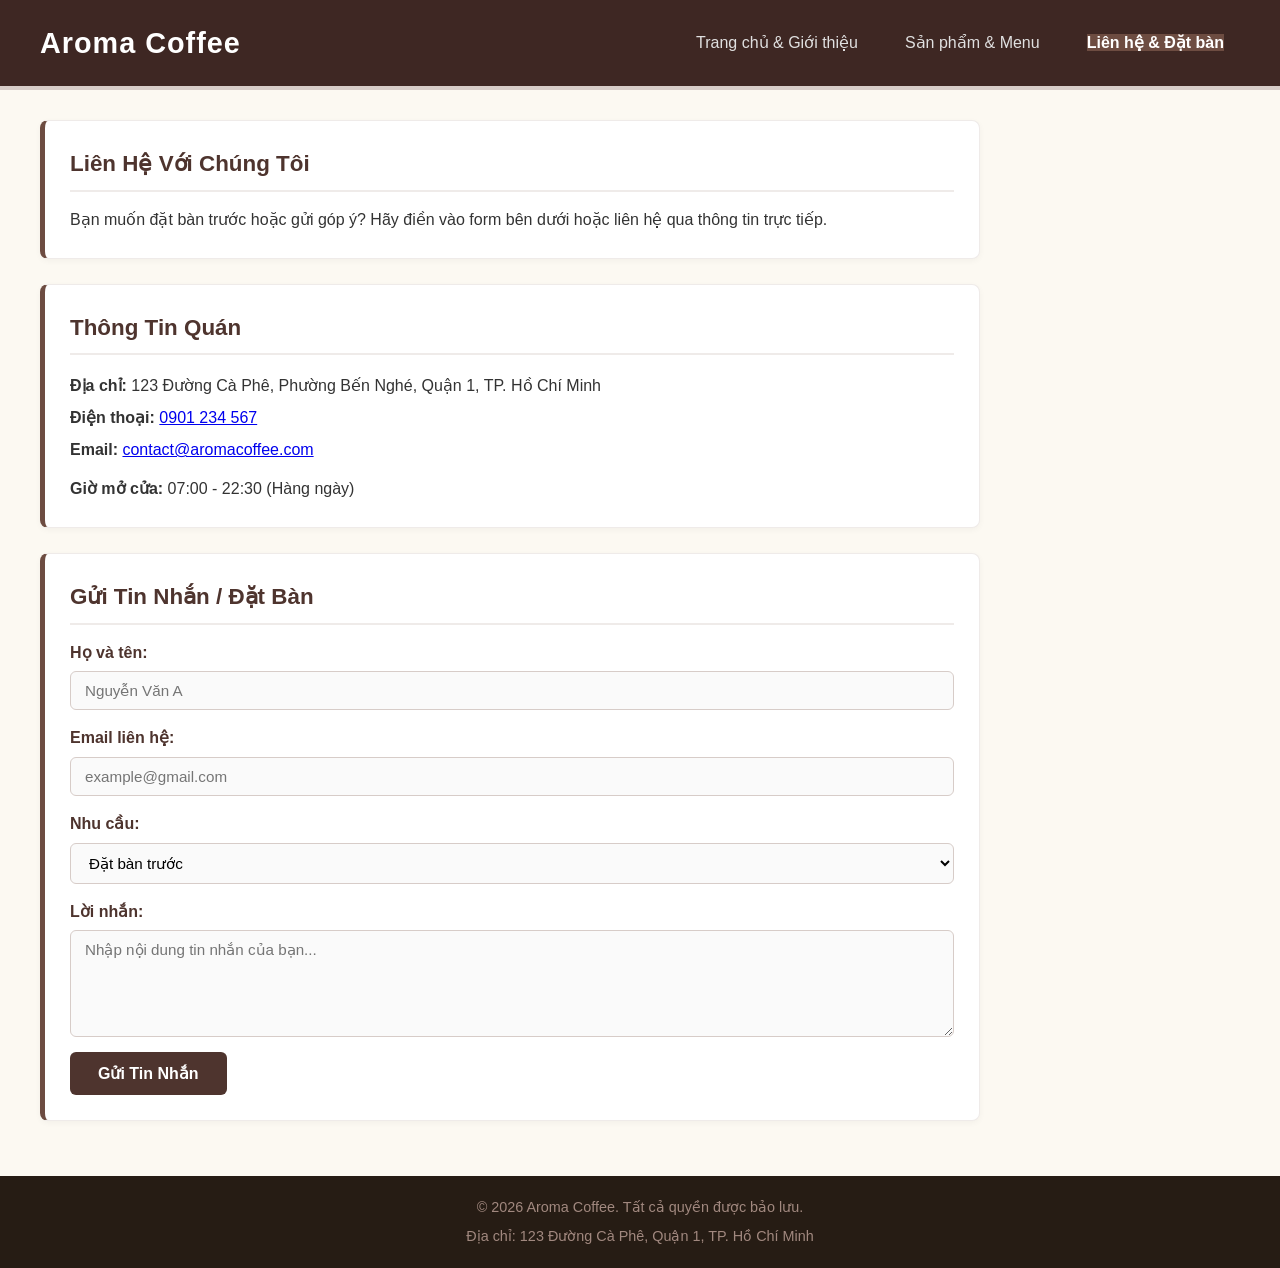
==== contact.html @ 995319eb "thêm contact" ====
<!DOCTYPE html>
<html lang="vi">
<head>
  <meta charset="UTF-8">
  <link rel="stylesheet" href="contact.css">
  <meta name="viewport" content="width=device-width, initial-scale=1.0">
  <meta name="description" content="Thông tin liên hệ, địa chỉ và form gửi góp ý / đặt bàn tại Aroma Coffee.">
  <title>Aroma Coffee - Thông Tin Liên Hệ</title>
</head>
<body>

  <!-- ================= HEADER & THANH ĐIỀU HƯỚNG DÙNG CHUNG ================= -->
  <header>
    <h1>Aroma Coffee</h1>
    <nav>
      <ul>
        <li><a href="index.html">Trang chủ & Giới thiệu</a></li>
        <li><a href="products.html">Sản phẩm & Menu</a></li>
        <li><a href="contact.html"><strong>Liên hệ & Đặt bàn</strong></a></li>
      </ul>
    </nav>
  </header>

  <!-- ================= NỘI DUNG CHÍNH (MAIN) ================= -->
  <main>
    <section>
      <h2>Liên Hệ Với Chúng Tôi</h2>
      <p>Bạn muốn đặt bàn trước hoặc gửi góp ý? Hãy điền vào form bên dưới hoặc liên hệ qua thông tin trực tiếp.</p>
    </section>

    <!-- Section 1: Thông tin trực tiếp & Giờ mở cửa -->
    <section>
      <h2>Thông Tin Quán</h2>
      <address>
        <p><strong>Địa chỉ:</strong> 123 Đường Cà Phê, Phường Bến Nghé, Quận 1, TP. Hồ Chí Minh</p>
        <p><strong>Điện thoại:</strong> <a href="tel:0901234567">0901 234 567</a></p>
        <p><strong>Email:</strong> <a href="mailto:contact@aromacoffee.com">contact@aromacoffee.com</a></p>
      </address>
      <p><strong>Giờ mở cửa:</strong> <time datetime="07:00">07:00</time> - <time datetime="22:30">22:30</time> (Hàng ngày)</p>
    </section>

    <!-- Section 2: Form phản hồi / Đặt bàn -->
    <section>
      <h2>Gửi Tin Nhắn / Đặt Bàn</h2>
      <form action="#" method="post">
        <div>
          <label for="fullname">Họ và tên:</label><br>
          <input type="text" id="fullname" name="fullname" required placeholder="Nguyễn Văn A">
        </div>
        <br>
        <div>
          <label for="email">Email liên hệ:</label><br>
          <input type="email" id="email" name="email" required placeholder="example@gmail.com">
        </div>
        <br>
        <div>
          <label for="topic">Nhu cầu:</label><br>
          <select id="topic" name="topic">
            <option value="booking">Đặt bàn trước</option>
            <option value="feedback">Góp ý dịch vụ</option>
            <option value="other">Khác</option>
          </select>
        </div>
        <br>
        <div>
          <label for="message">Lời nhắn:</label><br>
          <textarea id="message" name="message" rows="5" required placeholder="Nhập nội dung tin nhắn của bạn..."></textarea>
        </div>
        <br>
        <button type="submit">Gửi Tin Nhắn</button>
      </form>
    </section>
  </main>

  <!-- ================= FOOTER DÙNG CHUNG ================= -->
  <footer>
    <p>&copy; 2026 Aroma Coffee. Tất cả quyền được bảo lưu.</p>
    <p>Địa chỉ: 123 Đường Cà Phê, Quận 1, TP. Hồ Chí Minh</p>
  </footer>

</body>
</html>
---- contact.css ----
/* ==========================================================================
   1. CHUẨN HÓA BOX MODEL (BOX MODEL & RESET)
   ========================================================================== */

/* Áp dụng border-box giúp tính toán kích thước tổng (Content + Padding + Border) chính xác */
*,
*::before,
*::after {
  box-sizing: border-box;
  margin: 0;
  padding: 0;
}

body {
  font-family: 'Segoe UI', Tahoma, Geneva, Verdana, sans-serif;
  line-height: 1.6;
  color: #333333;
  background-color: #fcf9f2; /* Màu nền kem nhẹ */
}

/* ==========================================================================
   2. CẤU TRÚC LƯỚI TỔNG THỂ (CSS GRID LAYOUT)
   ========================================================================== */

/* Thiết lập CSS Grid tổng thể bao gồm cả Header, Main, Sidebar và Footer */
body {
  display: grid;
  min-height: 100vh;
  
  /* Grid Rows: Header (tự động), Main/Sidebar (giãn hết phần còn lại), Footer (tự động) */
  grid-template-rows: auto 1fr auto;
  
  /* Grid Columns: Cột Sidebar cố định 280px, Cột Main tự động chiếm phần còn lại */
  grid-template-columns: 1fr 280px;

  /* Định nghĩa vùng lưới */
  grid-template-areas:
    "header  header"
    "main    sidebar"
    "footer  footer";

  /* Khoảng cách giữa các ô lưới */
  gap: 20px;
}

/* Gán các phần tử HTML vào từng vùng Grid tương ứng */
header  { grid-area: header; }
main    { grid-area: main; }
aside   { grid-area: sidebar; }
footer  { grid-area: footer; }


/* ==========================================================================
   3. CĂN CHỈNH THÀNH PHẦN BÊN TRONG (FLEXBOX & BOX MODEL)
   ========================================================================== */

/* --- 3.1. HEADER & NAVIGATION BAR (FLEXBOX) --- */
header {
  background-color: #3e2723; /* Màu nâu cà phê đậm */
  color: #ffffff;
  
  /* Box Model: Padding đệm bên trong, Border viền dưới */
  padding: 20px 40px;
  border-bottom: 4px solid #d7ccc8;

  /* Flexbox: Căn ngang Tiêu đề H1 và Thanh điều hướng sang 2 bên */
  display: flex;
  justify-content: space-between;
  align-items: center;
}

header h1 {
  font-size: 1.8rem;
  letter-spacing: 1px;
}

/* Navigation Bar dùng Flexbox để xếp các thẻ <li> theo hàng ngang */
nav ul {
  display: flex;
  list-style: none;
  gap: 15px; /* Khoảng cách linh hoạt giữa các mục liên kết */
}

nav a {
  color: #e0e0e0;
  text-decoration: none;
  
  /* Box Model: Padding tạo vùng nhấn thoải mái cho người dùng */
  padding: 8px 16px;
  border-radius: 4px;
  transition: background-color 0.3s ease;
}

nav a:hover,
nav a strong {
  background-color: #6d4c41;
  color: #ffffff;
}


/* --- 3.2. KHU VỰC MAIN & CARD CONTENT (FLEXBOX & BOX MODEL) --- */
main {
  /* Box Model: Margin và Padding kiểm soát khoảng cách nội dung chính */
  padding: 10px 0 10px 40px;
}

/* Các section được dựng theo dạng Card Content */
section {
  background-color: #ffffff;
  
  /* Box Model: Margin đáy tách các section, Padding tạo độ thoáng bên trong */
  margin-bottom: 25px;
  padding: 25px;
  border: 1px solid #efebe9;
  border-left: 5px solid #6d4c41; /* Điểm nhấn viền trái cho Card */
  border-radius: 8px;
  box-shadow: 0 2px 6px rgba(0, 0, 0, 0.04);
}

section h2 {
  color: #4e342e;
  font-size: 1.4rem;
  
  /* Box Model: Margin bottom tách tiêu đề khỏi nội dung */
  margin-bottom: 15px;
  padding-bottom: 8px;
  border-bottom: 2px solid #efebe9;
}

/* Định dạng địa chỉ liên hệ */
address {
  font-style: normal;
  line-height: 2;
  margin-bottom: 10px;
}


/* --- 3.3. QUẢN LÝ FORM LIÊN HỆ BẰNG FLEXBOX & BOX MODEL --- */
form {
  /* Flexbox chiều dọc: Sắp xếp các dòng trong Form nối tiếp nhau */
  display: flex;
  flex-direction: column;
  gap: 15px; /* Khoảng cách giữa các nhóm input */
}

/* Xóa các thẻ <br> thừa trong HTML khi đã dùng Flexbox gap */
form br {
  display: none;
}

form div {
  /* Flexbox chiều dọc cho từng nhóm Label + Input */
  display: flex;
  flex-direction: column;
  gap: 6px;
}

label {
  font-weight: 600;
  color: #4e342e;
}

/* Box Model cho các ô nhập liệu Input, Select, Textarea */
input[type="text"],
input[type="email"],
select,
textarea {
  width: 100%;
  
  /* Box Model: Padding bên trong ô nhập, Border viền ngoài */
  padding: 10px 14px;
  border: 1px solid #d7ccc8;
  border-radius: 6px;
  font-family: inherit;
  font-size: 0.95rem;
  background-color: #fafafa;
}

input:focus,
select:focus,
textarea:focus {
  outline: none;
  border-color: #6d4c41;
  background-color: #ffffff;
  box-shadow: 0 0 4px rgba(109, 76, 65, 0.3);
}

/* Nút bấm Submit */
button[type="submit"] {
  /* Flexbox self: Đẩy nút bấm sang bên trái với độ rộng tự điều chỉnh */
  align-self: flex-start;

  /* Box Model: Padding đệm nút, Border viền */
  padding: 12px 28px;
  background-color: #4e342e;
  color: #ffffff;
  border: none;
  border-radius: 6px;
  font-size: 1rem;
  font-weight: 600;
  cursor: pointer;
  transition: background-color 0.3s ease;
}

button[type="submit"]:hover {
  background-color: #3e2723;
}


/* --- 3.4. SIDEBAR (KHU VỰC BỔ SUNG) --- */
aside {
  /* Box Model: Margin phải và Padding đệm */
  padding: 10px 40px 10px 0;
}

.sidebar-card {
  background-color: #ffffff;
  padding: 20px;
  border: 1px solid #efebe9;
  border-radius: 8px;
}


/* --- 3.5. FOOTER (FLEXBOX & BOX MODEL) --- */
footer {
  background-color: #261c14;
  color: #a1887f;
  
  /* Box Model: Padding đệm khoảng trống */
  padding: 20px 40px;
  font-size: 0.9rem;

  /* Flexbox: Căn giữa nội dung footer theo chiều dọc và chiều ngang */
  display: flex;
  flex-direction: column;
  align-items: center;
  justify-content: center;
  gap: 6px;
}


/* ==========================================================================
   4. RESPONSIVE DESIGN (TỐI ƯU TRÊN ĐIỆN THOẠI & MÁY TÍNH BẢNG)
   ========================================================================== */
@media (max-width: 768px) {
  /* Chuyển CSS Grid tổng thể sang 1 cột duy nhất */
  body {
    grid-template-columns: 1fr;
    grid-template-areas:
      "header"
      "main"
      "sidebar"
      "footer";
    gap: 10px;
  }

  header {
    flex-direction: column; /* Chuyển Nav sang dạng dọc */
    gap: 15px;
    padding: 20px;
    text-align: center;
  }

  nav ul {
    flex-direction: column;
    width: 100%;
  }

  main, aside {
    padding: 10px 20px;
  }

  button[type="submit"] {
    width: 100%; /* Nút bấm giãn full chiều rộng trên mobile */
  }
}
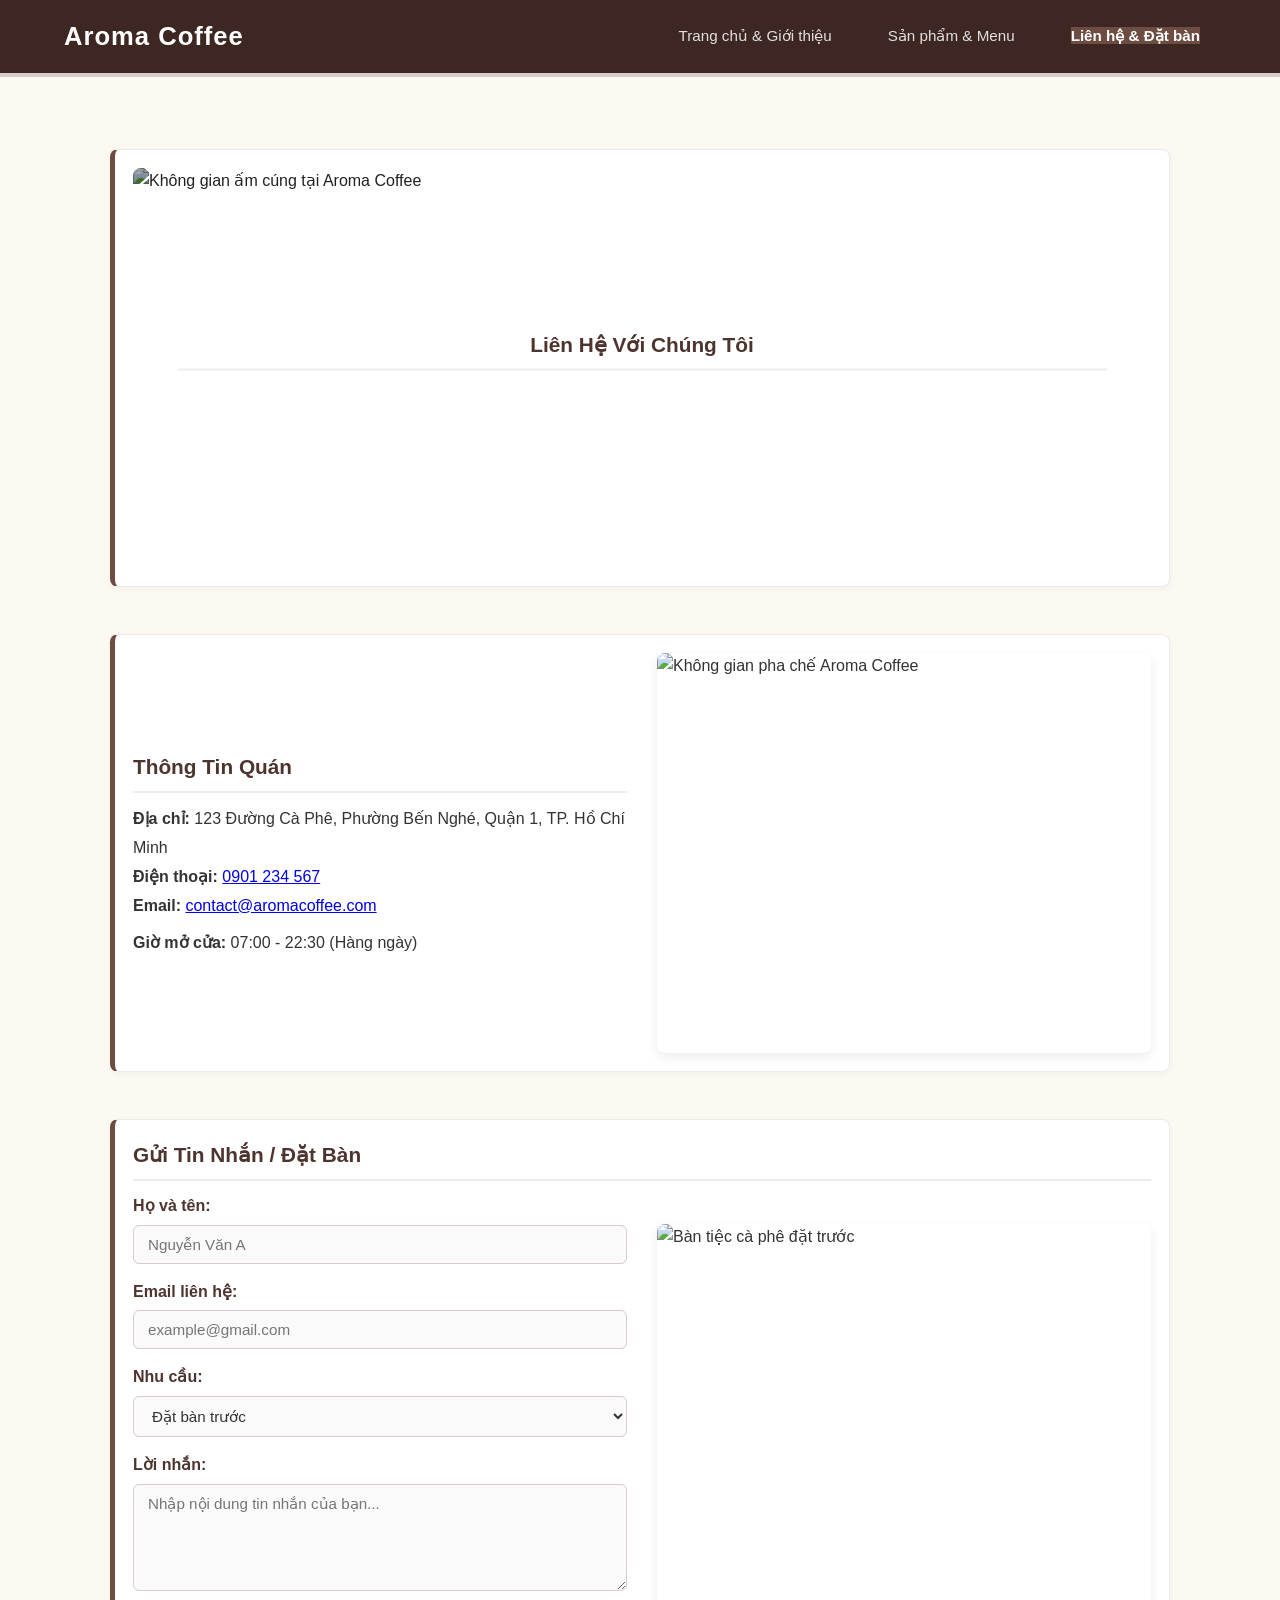
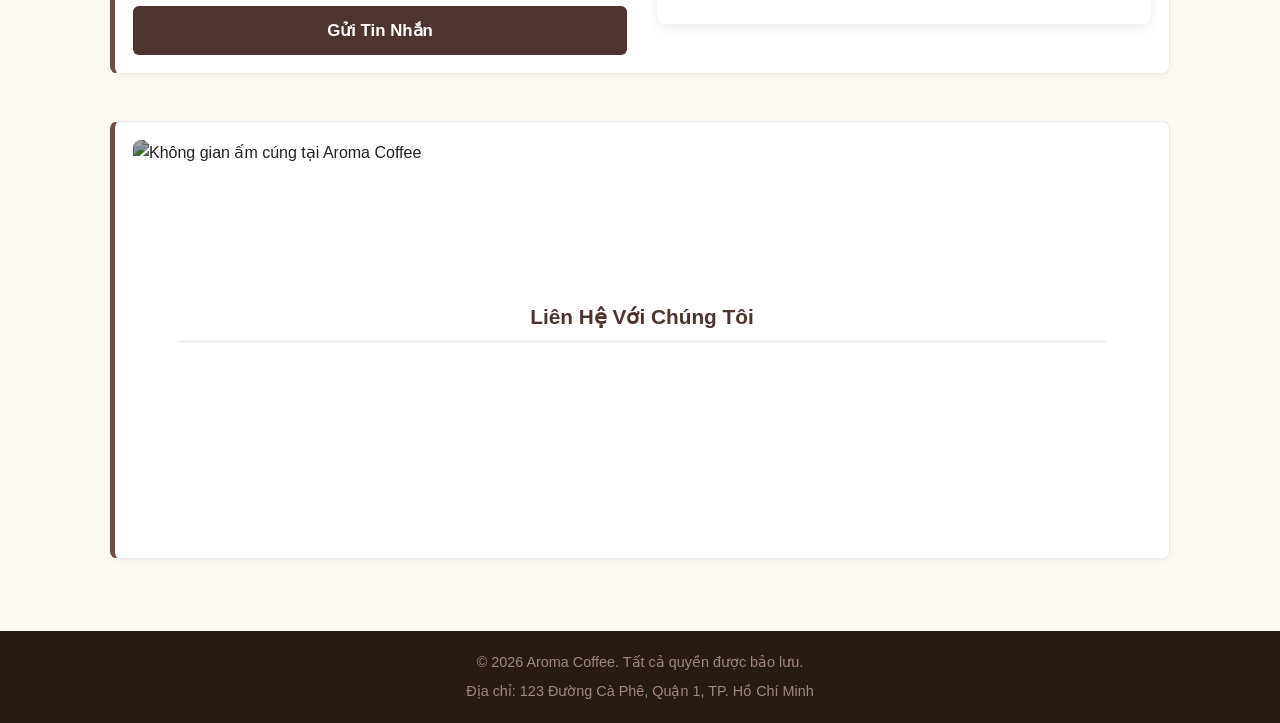
==== commit 59e8c1fc: "thay doi css" ====
--- a/contact.html
+++ b/contact.html
@@ -23,53 +23,85 @@
 
   <!-- ================= NỘI DUNG CHÍNH (MAIN) ================= -->
   <main>
-    <section>
-      <h2>Liên Hệ Với Chúng Tôi</h2>
-      <p>Bạn muốn đặt bàn trước hoặc gửi góp ý? Hãy điền vào form bên dưới hoặc liên hệ qua thông tin trực tiếp.</p>
+    <!-- Banner hình ảnh giới thiệu -->
+    <section class="hero-contact">
+      <img src="https://images.unsplash.com/photo-1554118811-1e0d58224f24?auto=format&fit=crop&w=1200&q=80" alt="Không gian ấm cúng tại Aroma Coffee" class="responsive-img hero-img">
+      <div class="hero-text">
+        <h2>Liên Hệ Với Chúng Tôi</h2>
+        <p>Bạn muốn đặt bàn trước hoặc gửi góp ý? Hãy điền vào form bên dưới hoặc liên hệ qua thông tin trực tiếp.</p>
+      </div>
     </section>
 
-    <!-- Section 1: Thông tin trực tiếp & Giờ mở cửa -->
-    <section>
-      <h2>Thông Tin Quán</h2>
-      <address>
-        <p><strong>Địa chỉ:</strong> 123 Đường Cà Phê, Phường Bến Nghé, Quận 1, TP. Hồ Chí Minh</p>
-        <p><strong>Điện thoại:</strong> <a href="tel:0901234567">0901 234 567</a></p>
-        <p><strong>Email:</strong> <a href="mailto:contact@aromacoffee.com">contact@aromacoffee.com</a></p>
-      </address>
-      <p><strong>Giờ mở cửa:</strong> <time datetime="07:00">07:00</time> - <time datetime="22:30">22:30</time> (Hàng ngày)</p>
+    <!-- Section 1: Thông tin trực tiếp & Hình ảnh mặt tiền/bản đồ -->
+    <section class="contact-info-section">
+      <div class="info-details">
+        <h2>Thông Tin Quán</h2>
+        <address>
+          <p><strong>Địa chỉ:</strong> 123 Đường Cà Phê, Phường Bến Nghé, Quận 1, TP. Hồ Chí Minh</p>
+          <p><strong>Điện thoại:</strong> <a href="tel:0901234567">0901 234 567</a></p>
+          <p><strong>Email:</strong> <a href="mailto:contact@aromacoffee.com">contact@aromacoffee.com</a></p>
+        </address>
+        <p><strong>Giờ mở cửa:</strong> <time datetime="07:00">07:00</time> - <time datetime="22:30">22:30</time> (Hàng ngày)</p>
+      </div>
+      <div class="info-image">
+        <img src="https://images.unsplash.com/photo-1501339847302-ac426a4a7cbb?auto=format&fit=crop&w=600&q=80" alt="Không gian pha chế Aroma Coffee" class="responsive-img rounded-img">
+      </div>
     </section>
 
-    <!-- Section 2: Form phản hồi / Đặt bàn -->
-    <section>
+    <!-- Section 2: Form phản hồi / Đặt bàn kèm hình ảnh không gian -->
+    <section class="contact-form-section">
       <h2>Gửi Tin Nhắn / Đặt Bàn</h2>
-      <form action="#" method="post">
-        <div>
-          <label for="fullname">Họ và tên:</label><br>
-          <input type="text" id="fullname" name="fullname" required placeholder="Nguyễn Văn A">
+      <div class="form-container">
+        <form action="#" method="post">
+          <div>
+            <label for="fullname">Họ và tên:</label>
+            <input type="text" id="fullname" name="fullname" required placeholder="Nguyễn Văn A">
+          </div>
+
+          <div>
+            <label for="email">Email liên hệ:</label>
+            <input type="email" id="email" name="email" required placeholder="example@gmail.com">
+          </div>
+
+          <div>
+            <label for="topic">Nhu cầu:</label>
+            <select id="topic" name="topic">
+              <option value="booking">Đặt bàn trước</option>
+              <option value="feedback">Góp ý dịch vụ</option>
+              <option value="other">Khác</option>
+            </select>
+          </div>
+
+          <div>
+            <label for="message">Lời nhắn:</label>
+            <textarea id="message" name="message" rows="5" required placeholder="Nhập nội dung tin nhắn của bạn..."></textarea>
+          </div>
+
+          <button type="submit">Gửi Tin Nhắn</button>
+        </form>
+
+        <div class="form-side-img">
+          <img src="https://images.unsplash.com/photo-1517248135467-4c7edcad34c4?auto=format&fit=crop&w=600&q=80" alt="Bàn tiệc cà phê đặt trước" class="responsive-img rounded-img">
         </div>
-        <br>
-        <div>
-          <label for="email">Email liên hệ:</label><br>
-          <input type="email" id="email" name="email" required placeholder="example@gmail.com">
-        </div>
-        <br>
-        <div>
-          <label for="topic">Nhu cầu:</label><br>
-          <select id="topic" name="topic">
-            <option value="booking">Đặt bàn trước</option>
-            <option value="feedback">Góp ý dịch vụ</option>
-            <option value="other">Khác</option>
-          </select>
-        </div>
-        <br>
-        <div>
-          <label for="message">Lời nhắn:</label><br>
-          <textarea id="message" name="message" rows="5" required placeholder="Nhập nội dung tin nhắn của bạn..."></textarea>
-        </div>
-        <br>
-        <button type="submit">Gửi Tin Nhắn</button>
-      </form>
+      </div>
     </section>
+    <section class="hero-contact">
+  <picture>
+    <!-- Màn hình Desktop (≥ 1024px): Tải ảnh nét & tỉ lệ rộng -->
+    <source media="(min-width: 1024px)" srcset="https://images.unsplash.com/photo-1554118811-1e0d58224f24?auto=format&fit=crop&w=1600&q=80">
+    
+    <!-- Màn hình Tablet (≥ 768px): Tải ảnh kích thước vừa -->
+    <source media="(min-width: 768px)" srcset="https://images.unsplash.com/photo-1554118811-1e0d58224f24?auto=format&fit=crop&w=1000&q=80">
+    
+    <!-- Màn hình Mobile (< 768px): Tải ảnh nhẹ để tiết kiệm 4G/5G -->
+    <img src="https://images.unsplash.com/photo-1554118811-1e0d58224f24?auto=format&fit=crop&w=600&q=80" alt="Không gian ấm cúng tại Aroma Coffee" class="hero-img">
+  </picture>
+  
+  <div class="hero-text">
+    <h2>Liên Hệ Với Chúng Tôi</h2>
+    <p>Bạn muốn đặt bàn trước hoặc gửi góp ý? Hãy điền vào form bên dưới hoặc liên hệ qua thông tin trực tiếp.</p>
+  </div>
+</section>
   </main>
 
   <!-- ================= FOOTER DÙNG CHUNG ================= -->
--- a/contact.css
+++ b/contact.css
@@ -1,8 +1,37 @@
 /* ==========================================================================
-   1. CHUẨN HÓA BOX MODEL (BOX MODEL & RESET)
-   ========================================================================== */
-
-/* Áp dụng border-box giúp tính toán kích thước tổng (Content + Padding + Border) chính xác */
+   0. CSS VARIABLES (:ROOT) - GLOBAL THEME CONFIGURATION
+   ========================================================================== */
+
+:root {
+  /* --- Brand Colors (Primary / Secondary) --- */
+  --color-primary: #3e2723;       /* Deep coffee brown */
+  --color-primary-dark: #261c14;  /* Darker coffee tone for footer/hover */
+  --color-secondary: #6d4c41;     /* Medium warm brown */
+  --color-accent: #8d6e63;        /* Muted accent brown */
+
+  /* --- Text Colors (3 Shades of Gray / Neutral) --- */
+  --text-dark: #333333;           /* Dark gray - primary body text */
+  --text-medium: #4e342e;         /* Medium warm gray/brown - headings & labels */
+  --text-muted: #a1887f;          /* Light muted gray/brown - footer & subtle text */
+  --text-light: #ffffff;          /* Pure white text for dark backgrounds */
+  --text-nav: #e0e0e0;            /* Soft off-white for navigation links */
+
+  /* --- Background Colors --- */
+  --bg-main: #fcf9f2;             /* Soft light cream main background */
+  --bg-card: #ffffff;             /* Pure white for sections/cards */
+  --bg-input: #fafafa;            /* Off-white for form inputs */
+
+  /* --- Border & Shadow Colors --- */
+  --border-light: #efebe9;        /* Light subtle border */
+  --border-medium: #d7ccc8;       /* Medium border for inputs/headers */
+  --shadow-color: rgba(0, 0, 0, 0.04);
+  --focus-ring-color: rgba(109, 76, 65, 0.3);
+}
+
+/* ==========================================================================
+   1. CHUẨN HÓA BOX MODEL & RESET CSS
+   ========================================================================== */
+
 *,
 *::before,
 *::after {
@@ -11,145 +40,146 @@
   padding: 0;
 }
 
+/* ==========================================================================
+   2. GIAO DIỆN MẶC ĐỊNH DÀNH CHO MOBILE (MOBILE-FIRST BASE STYLES)
+   ========================================================================== */
+
+/* --------------------------------------------------------------------------
+   2.1. CẤU TRÚC LƯỚI TỔNG THỂ TRÊN MOBILE (1 CỘT DUY NHẤT)
+   -------------------------------------------------------------------------- */
 body {
   font-family: 'Segoe UI', Tahoma, Geneva, Verdana, sans-serif;
   line-height: 1.6;
-  color: #333333;
-  background-color: #fcf9f2; /* Màu nền kem nhẹ */
-}
-
-/* ==========================================================================
-   2. CẤU TRÚC LƯỚI TỔNG THỂ (CSS GRID LAYOUT)
-   ========================================================================== */
-
-/* Thiết lập CSS Grid tổng thể bao gồm cả Header, Main, Sidebar và Footer */
-body {
+  color: var(--text-dark);
+  background-color: var(--bg-main);
+
+  /* Bật CSS Grid 1 cột duy nhất cho Mobile */
   display: grid;
   min-height: 100vh;
+  grid-template-columns: 1fr;
+  grid-template-rows: auto auto 1fr auto;
   
-  /* Grid Rows: Header (tự động), Main/Sidebar (giãn hết phần còn lại), Footer (tự động) */
-  grid-template-rows: auto 1fr auto;
-  
-  /* Grid Columns: Cột Sidebar cố định 280px, Cột Main tự động chiếm phần còn lại */
-  grid-template-columns: 1fr 280px;
-
-  /* Định nghĩa vùng lưới */
+  /* Sắp xếp thứ tự các vùng theo chiều dọc trên điện thoại */
   grid-template-areas:
-    "header  header"
-    "main    sidebar"
-    "footer  footer";
-
-  /* Khoảng cách giữa các ô lưới */
-  gap: 20px;
-}
-
-/* Gán các phần tử HTML vào từng vùng Grid tương ứng */
+    "header"
+    "sidebar"   /* Đưa Sidebar lên đầu (sau Header) */
+    "main"
+    "footer";
+    
+  gap: 15px; /* Khoảng cách gọn gàng giữa các khối trên mobile */
+}
+
+/* Gán các phần tử HTML vào vùng Grid tương ứng */
 header  { grid-area: header; }
+aside   { grid-area: sidebar; }
 main    { grid-area: main; }
-aside   { grid-area: sidebar; }
 footer  { grid-area: footer; }
 
 
-/* ==========================================================================
-   3. CĂN CHỈNH THÀNH PHẦN BÊN TRONG (FLEXBOX & BOX MODEL)
-   ========================================================================== */
-
-/* --- 3.1. HEADER & NAVIGATION BAR (FLEXBOX) --- */
+/* --------------------------------------------------------------------------
+   2.2. HEADER & NAVIGATION BAR TRÊN MOBILE
+   -------------------------------------------------------------------------- */
 header {
-  background-color: #3e2723; /* Màu nâu cà phê đậm */
-  color: #ffffff;
-  
-  /* Box Model: Padding đệm bên trong, Border viền dưới */
-  padding: 20px 40px;
-  border-bottom: 4px solid #d7ccc8;
-
-  /* Flexbox: Căn ngang Tiêu đề H1 và Thanh điều hướng sang 2 bên */
-  display: flex;
-  justify-content: space-between;
-  align-items: center;
+  background-color: var(--color-primary);
+  color: var(--text-light);
+  padding: 20px;
+  border-bottom: 4px solid var(--border-medium);
+  text-align: center;
+
+  /* Flexbox hàng dọc trên mobile */
+  display: flex;
+  flex-direction: column;
+  gap: 15px;
 }
 
 header h1 {
-  font-size: 1.8rem;
+  font-size: 1.6rem;
   letter-spacing: 1px;
 }
 
-/* Navigation Bar dùng Flexbox để xếp các thẻ <li> theo hàng ngang */
 nav ul {
   display: flex;
+  flex-direction: column; /* Xếp menu theo chiều dọc */
   list-style: none;
-  gap: 15px; /* Khoảng cách linh hoạt giữa các mục liên kết */
+  width: 100%;
+  gap: 8px;
 }
 
 nav a {
-  color: #e0e0e0;
+  display: block; /* Biến thẻ a thành khối hình chữ nhật rộng full màn hình */
+  width: 100%;
+  text-align: center;
+  color: var(--text-nav);
   text-decoration: none;
-  
-  /* Box Model: Padding tạo vùng nhấn thoải mái cho người dùng */
-  padding: 8px 16px;
+  padding: 10px;
   border-radius: 4px;
   transition: background-color 0.3s ease;
 }
 
 nav a:hover,
 nav a strong {
-  background-color: #6d4c41;
-  color: #ffffff;
-}
-
-
-/* --- 3.2. KHU VỰC MAIN & CARD CONTENT (FLEXBOX & BOX MODEL) --- */
+  background-color: var(--color-secondary);
+  color: var(--text-light);
+}
+
+
+/* --------------------------------------------------------------------------
+   2.3. KHU VỰC SIDEBAR & MAIN TRÊN MOBILE
+   -------------------------------------------------------------------------- */
+aside {
+  padding: 10px 20px 0 20px;
+}
+
+.sidebar-card {
+  background-color: var(--bg-card);
+  padding: 15px;
+  border: 1px solid var(--border-light);
+  border-radius: 8px;
+}
+
 main {
-  /* Box Model: Margin và Padding kiểm soát khoảng cách nội dung chính */
-  padding: 10px 0 10px 40px;
-}
-
-/* Các section được dựng theo dạng Card Content */
+  padding: 10px 20px;
+}
+
 section {
-  background-color: #ffffff;
-  
-  /* Box Model: Margin đáy tách các section, Padding tạo độ thoáng bên trong */
-  margin-bottom: 25px;
-  padding: 25px;
-  border: 1px solid #efebe9;
-  border-left: 5px solid #6d4c41; /* Điểm nhấn viền trái cho Card */
+  background-color: var(--bg-card);
+  margin-bottom: 15px;
+  padding: 18px;
+  border: 1px solid var(--border-light);
+  border-left: 5px solid var(--color-secondary);
   border-radius: 8px;
-  box-shadow: 0 2px 6px rgba(0, 0, 0, 0.04);
+  box-shadow: 0 2px 6px var(--shadow-color);
 }
 
 section h2 {
-  color: #4e342e;
-  font-size: 1.4rem;
-  
-  /* Box Model: Margin bottom tách tiêu đề khỏi nội dung */
-  margin-bottom: 15px;
+  color: var(--text-medium);
+  font-size: 1.3rem;
+  margin-bottom: 12px;
   padding-bottom: 8px;
-  border-bottom: 2px solid #efebe9;
-}
-
-/* Định dạng địa chỉ liên hệ */
+  border-bottom: 2px solid var(--border-light);
+}
+
 address {
   font-style: normal;
-  line-height: 2;
+  line-height: 1.8;
   margin-bottom: 10px;
 }
 
 
-/* --- 3.3. QUẢN LÝ FORM LIÊN HỆ BẰNG FLEXBOX & BOX MODEL --- */
+/* --------------------------------------------------------------------------
+   2.4. FORM CẢM ỨNG NÚT TRÀN MÀN HÌNH (TOUCH-FRIENDLY)
+   -------------------------------------------------------------------------- */
 form {
-  /* Flexbox chiều dọc: Sắp xếp các dòng trong Form nối tiếp nhau */
   display: flex;
   flex-direction: column;
-  gap: 15px; /* Khoảng cách giữa các nhóm input */
-}
-
-/* Xóa các thẻ <br> thừa trong HTML khi đã dùng Flexbox gap */
+  gap: 15px;
+}
+
 form br {
   display: none;
 }
 
 form div {
-  /* Flexbox chiều dọc cho từng nhóm Label + Input */
   display: flex;
   flex-direction: column;
   gap: 6px;
@@ -157,120 +187,305 @@
 
 label {
   font-weight: 600;
-  color: #4e342e;
-}
-
-/* Box Model cho các ô nhập liệu Input, Select, Textarea */
+  color: var(--text-medium);
+}
+
 input[type="text"],
 input[type="email"],
 select,
 textarea {
   width: 100%;
-  
-  /* Box Model: Padding bên trong ô nhập, Border viền ngoài */
   padding: 10px 14px;
-  border: 1px solid #d7ccc8;
+  border: 1px solid var(--border-medium);
   border-radius: 6px;
   font-family: inherit;
   font-size: 0.95rem;
-  background-color: #fafafa;
+  background-color: var(--bg-input);
+  color: var(--text-dark);
 }
 
 input:focus,
 select:focus,
 textarea:focus {
   outline: none;
-  border-color: #6d4c41;
-  background-color: #ffffff;
-  box-shadow: 0 0 4px rgba(109, 76, 65, 0.3);
-}
-
-/* Nút bấm Submit */
+  border-color: var(--color-secondary);
+  background-color: var(--bg-card);
+  box-shadow: 0 0 4px var(--focus-ring-color);
+}
+
+/* Nút Submit tràn full độ rộng màn hình mobile */
 button[type="submit"] {
-  /* Flexbox self: Đẩy nút bấm sang bên trái với độ rộng tự điều chỉnh */
-  align-self: flex-start;
-
-  /* Box Model: Padding đệm nút, Border viền */
-  padding: 12px 28px;
-  background-color: #4e342e;
-  color: #ffffff;
+  width: 100%;
+  padding: 14px;
+  background-color: var(--text-medium);
+  color: var(--text-light);
   border: none;
   border-radius: 6px;
-  font-size: 1rem;
+  font-size: 1.05rem;
   font-weight: 600;
   cursor: pointer;
   transition: background-color 0.3s ease;
 }
 
 button[type="submit"]:hover {
-  background-color: #3e2723;
-}
-
-
-/* --- 3.4. SIDEBAR (KHU VỰC BỔ SUNG) --- */
-aside {
-  /* Box Model: Margin phải và Padding đệm */
-  padding: 10px 40px 10px 0;
-}
-
-.sidebar-card {
-  background-color: #ffffff;
+  background-color: var(--color-primary);
+}
+
+
+/* --------------------------------------------------------------------------
+   2.5. FOOTER TRÊN MOBILE
+   -------------------------------------------------------------------------- */
+footer {
+  background-color: var(--color-primary-dark);
+  color: var(--text-muted);
   padding: 20px;
-  border: 1px solid #efebe9;
-  border-radius: 8px;
-}
-
-
-/* --- 3.5. FOOTER (FLEXBOX & BOX MODEL) --- */
-footer {
-  background-color: #261c14;
-  color: #a1887f;
-  
-  /* Box Model: Padding đệm khoảng trống */
-  padding: 20px 40px;
   font-size: 0.9rem;
-
-  /* Flexbox: Căn giữa nội dung footer theo chiều dọc và chiều ngang */
   display: flex;
   flex-direction: column;
   align-items: center;
   justify-content: center;
   gap: 6px;
-}
-
-
-/* ==========================================================================
-   4. RESPONSIVE DESIGN (TỐI ƯU TRÊN ĐIỆN THOẠI & MÁY TÍNH BẢNG)
-   ========================================================================== */
+  text-align: center;
+}
+
+
+/* ==========================================================================
+   BỐ CỤC CSS GRID CHO .SERVICES-CONTAINER (QUY TẮC MOBILE-FIRST)
+   ========================================================================== */
+
+/* 1. MẶC ĐỊNH CHO MÀN HÌNH NHỎ (< 768PX): HIỂN THỊ 1 CỘT */
+.services-container {
+  display: grid;
+  grid-template-columns: 1fr; /* 1 cột duy nhất */
+  gap: 20px;                 /* Khoảng cách giữa các ô dịch vụ */
+}
+
+/* 2. MÀN HÌNH MÁY TÍNH BẢNG / TABLET (768PX - 1024PX): HIỂN THỊ 2 CỘT */
+@media (min-width: 768px) {
+  .services-container {
+    grid-template-columns: repeat(2, 1fr); /* Chia thành 2 cột bằng nhau */
+  }
+}
+
+/* 3. MÀN HÌNH MÁY TÍNH / DESKTOP (> 1024PX): HIỂN THỊ 4 CỘT */
+@media (min-width: 1025px) {
+  .services-container {
+    grid-template-columns: repeat(4, 1fr); /* Chia thành 4 cột bằng nhau */
+  }
+}
+/* ==========================================================================
+   BỔ SUNG MEDIA QUERY CHO HEADER & NAV TRÊN DESKTOP (MÀN HÌNH LỚN)
+   ========================================================================== */
+
+@media (min-width: 768px) {
+  /* 1. Chuyển Header thành hàng ngang, logo bên trái - menu bên phải */
+  header {
+    flex-direction: row;
+    justify-content: space-between;
+    align-items: center;
+    text-align: left;
+    padding: 15px 40px;
+  }
+
+  /* 2. Chuyển menu danh sách (ul) từ dọc thành ngang */
+  nav ul {
+    flex-direction: row;
+    width: auto;
+    gap: 20px;
+  }
+
+  /* 3. Tối ưu thẻ a khi nằm ngang trên Desktop */
+  nav a {
+    width: auto;
+    padding: 8px 16px;
+  }
+}
+/* ==========================================================================
+   TỐI ƯU HÌNH ẢNH ĐÁP ỨNG (RESPONSIVE IMAGES & MEDIA STYLES)
+   ========================================================================== */
+
+/* 1. Quy tắc nền tảng cho tất cả hình ảnh trong website */
+img {
+  max-width: 100%;       /* Ngăn hình ảnh bị tràn ra ngoài khung chứa */
+  height: auto;          /* Giữ nguyên tỷ lệ khung hình tự nhiên */
+  display: block;        /* Loại bỏ khoảng trắng thừa dưới chân thẻ img */
+  object-fit: cover;     /* Cắt cúp ảnh thông minh khi cố định kích thước */
+}
+
+/* 2. Lớp tiện ích cho ảnh responsive chung */
+.responsive-img {
+  width: 100%;
+  height: auto;
+}
+
+.rounded-img {
+  border-radius: 8px;
+  box-shadow: 0 4px 12px rgba(0, 0, 0, 0.08);
+}
+
+
+/* --------------------------------------------------------------------------
+   3. TỐI ƯU HERO BANNER (MOBILE-FIRST)
+   -------------------------------------------------------------------------- */
+.hero-contact {
+  position: relative;
+  overflow: hidden;
+  border-radius: 8px;
+  width: 100%;
+}
+
+.hero-img {
+  width: 100%;
+  /* Thiết lập tỷ lệ khung hình chuẩn trên Mobile (4:3) */
+  aspect-ratio: 4 / 3;
+  object-fit: cover;
+  object-position: center;
+  filter: brightness(0.65);
+}
+
+.hero-text {
+  position: absolute;
+  top: 50%;
+  left: 50%;
+  transform: translate(-50%, -50%);
+  color: var(--text-light, #ffffff);
+  text-align: center;
+  width: 90%;
+  padding: 10px;
+}
+
+
+/* --------------------------------------------------------------------------
+   4. TỐI ƯU BỐ CỤC KHUNG CHỨA VÀ ẢNH CHO TABLET & DESKTOP
+   -------------------------------------------------------------------------- */
+
+/* Màn hình Tablet (≥ 768px) */
+@media (min-width: 768px) {
+  /* Thay đổi tỷ lệ Banner Hero sang dạng ngang rộng (16:7) */
+  .hero-img {
+    aspect-ratio: 16 / 7;
+    max-height: 320px;
+  }
+
+  /* Bố cục Grid 2 cột cho Phần Thông Tin Quán & Form Đặt Bàn */
+  .contact-info-section,
+  .form-container {
+    display: grid;
+    grid-template-columns: 1fr 1fr;
+    gap: 30px;
+    align-items: center;
+  }
+
+  /* Định dạng chiều cao đồng bộ cho các ảnh phụ */
+  .info-image img,
+  .form-side-img img {
+    width: 100%;
+    height: 100%;
+    min-height: 300px;
+    aspect-ratio: 4 / 3;
+  }
+}
+
+/* Màn hình Desktop lớn (≥ 1024px) */
+@media (min-width: 1024px) {
+  .hero-img {
+    aspect-ratio: 21 / 9; /* Dạng Panorama siêu rộng cho máy tính */
+    max-height: 380px;
+  }
+
+  .info-image img,
+  .form-side-img img {
+    aspect-ratio: 1 / 1; /* Chuyển về ảnh vuông tỉ lệ 1:1 sang trọng trên Desktop */
+  }
+}
+/* --- RESET KHUNG TỔNG THỂ --- */
+*, *::before, *::after {
+  box-sizing: border-box;
+  margin: 0;
+  padding: 0;
+}
+
+body {
+  width: 100%;
+  min-height: 100vh;
+  overflow-x: hidden; /* Ngăn xuất hiện thanh cuộn ngang khi tràn lề */
+}
+
+/* --- HEADER & NAV CONTAINER --- */
+header {
+  width: 100%;
+  background-color: #3e2723;
+  padding: 1rem 5%;
+  display: flex;
+  justify-content: space-between;
+  align-items: center;
+}
+
+header h1 {
+  color: #ffffff;
+  font-size: 1.6rem;
+  white-space: nowrap;
+}
+
+header nav ul {
+  display: flex;
+  list-style: none;
+  gap: 1.5rem;
+}
+
+header nav a {
+  color: #e0e0e0;
+  text-decoration: none;
+  font-size: 0.95rem;
+  white-space: nowrap;
+}
+
+header nav a:hover,
+header nav a strong {
+  color: #ffffff;
+}
+
+/* --- MAIN CONTAINER (CĂN LỀ CHUẨN ĐỒNG BỘ) --- */
+main {
+  width: 90%;
+  max-width: 1100px;
+  margin: 2rem auto;
+  display: grid;
+  grid-template-columns: 1fr;
+  gap: 2rem;
+}
+
+/* --- HERO SECTION & IMAGES --- */
+section {
+  width: 100%;
+}
+
+.hero-contact img,
+main img {
+  width: 100%;
+  max-height: 400px;
+  object-fit: cover;
+  border-radius: 8px;
+  display: block;
+}
+
+/* --- RESPONSIVE MOBILE --- */
 @media (max-width: 768px) {
-  /* Chuyển CSS Grid tổng thể sang 1 cột duy nhất */
-  body {
-    grid-template-columns: 1fr;
-    grid-template-areas:
-      "header"
-      "main"
-      "sidebar"
-      "footer";
-    gap: 10px;
-  }
-
   header {
-    flex-direction: column; /* Chuyển Nav sang dạng dọc */
-    gap: 15px;
-    padding: 20px;
+    flex-direction: column;
+    gap: 1rem;
     text-align: center;
-  }
-
-  nav ul {
+    padding: 1rem;
+  }
+
+  header nav ul {
     flex-direction: column;
+    gap: 0.5rem;
     width: 100%;
   }
 
-  main, aside {
-    padding: 10px 20px;
-  }
-
-  button[type="submit"] {
-    width: 100%; /* Nút bấm giãn full chiều rộng trên mobile */
+  main {
+    width: 95%;
+    margin: 1rem auto;
   }
 }
